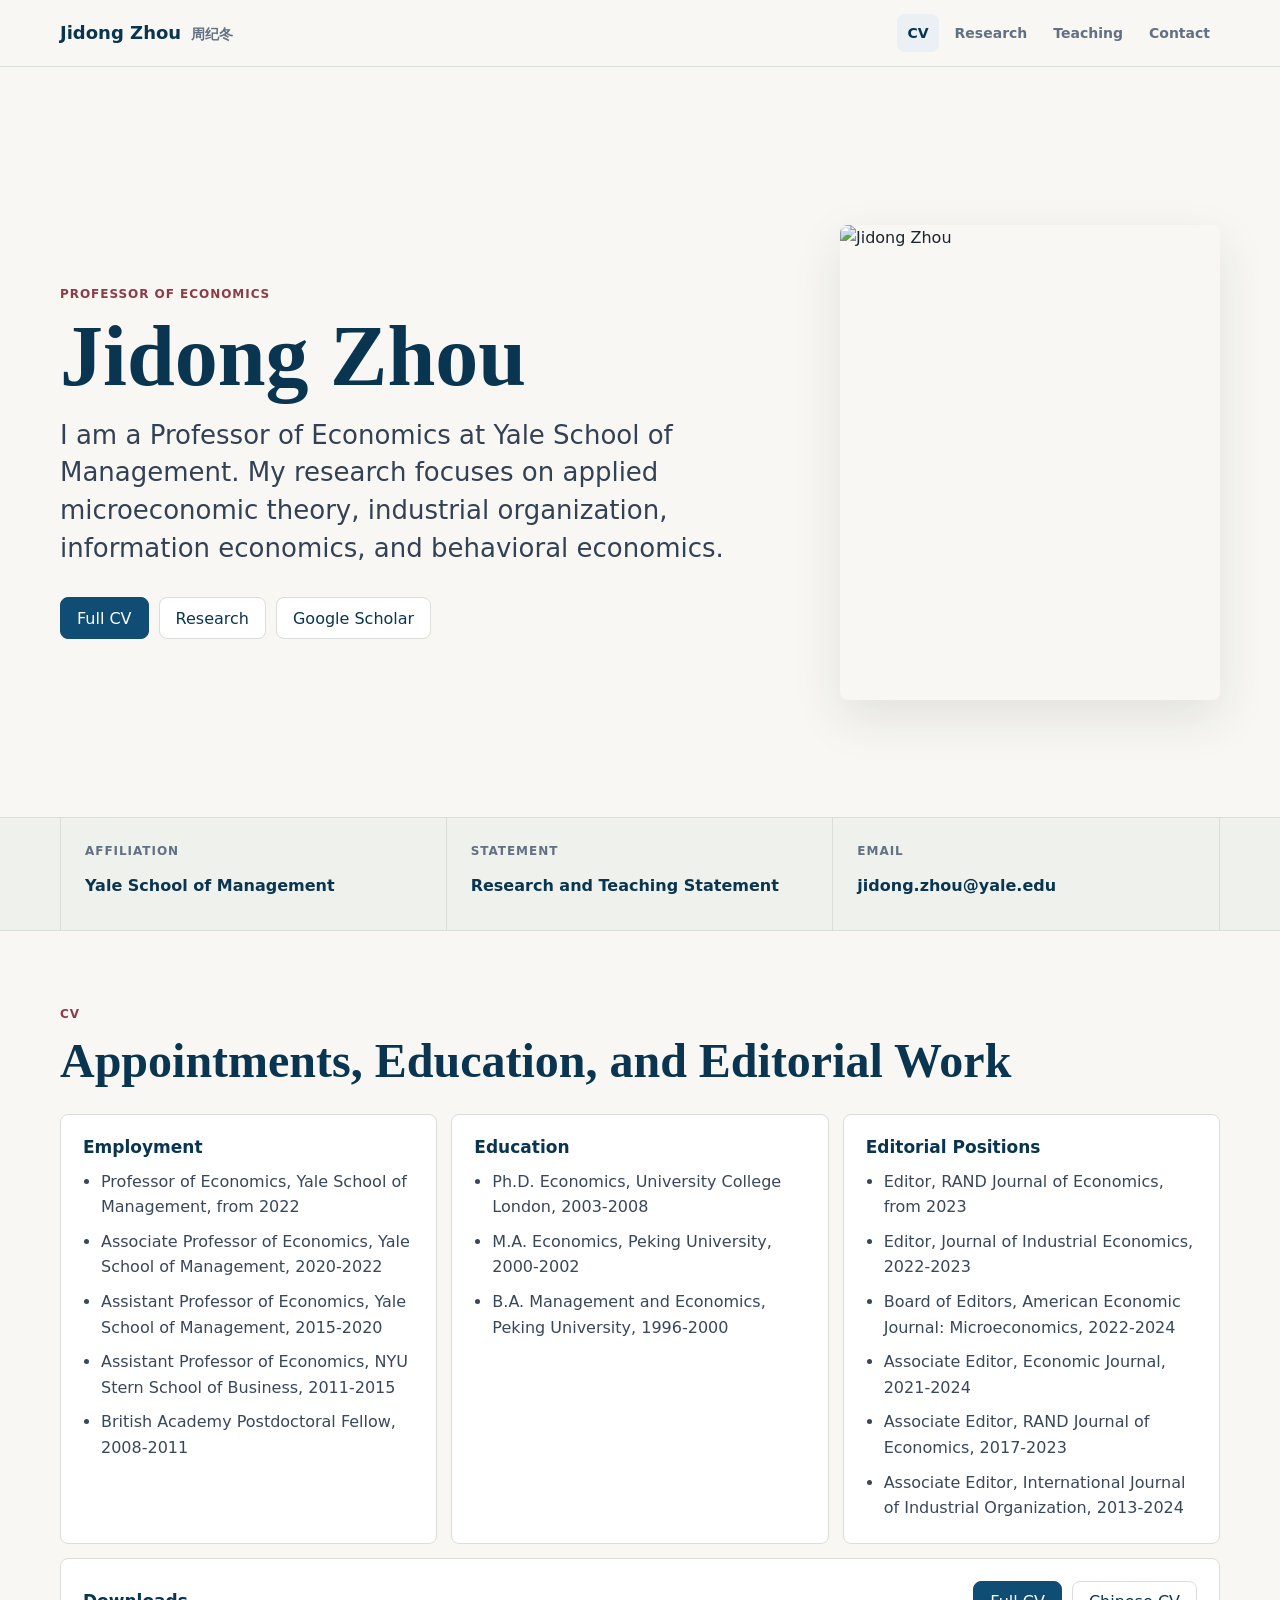
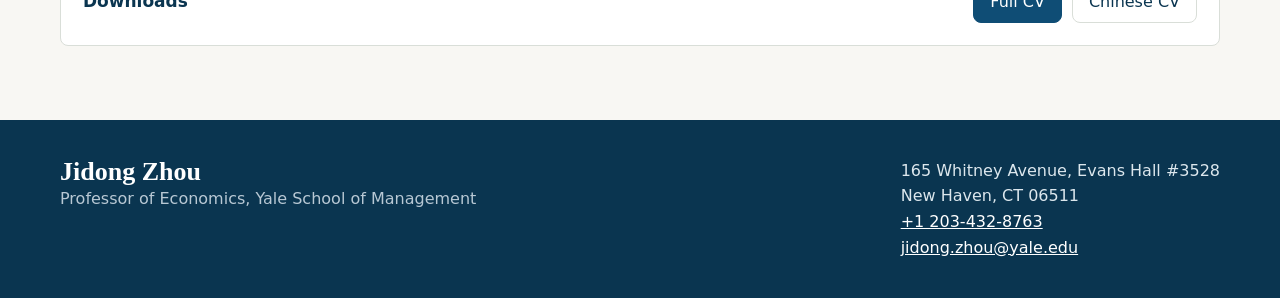
==== index.html @ b5fe0207 "Add files via upload" ====
<!doctype html>
<html lang="en">
  <head>
    <meta charset="utf-8" />
    <meta name="viewport" content="width=device-width, initial-scale=1" />
    <meta
      name="description"
      content="Jidong Zhou, Professor of Economics at Yale School of Management. Research in applied microeconomic theory, industrial organization, information economics, and behavioral economics."
    />
    <title>CV | Jidong Zhou</title>
    <link rel="stylesheet" href="styles.css" />
  </head>
  <body data-page="cv">
    <header class="site-header">
      <a class="site-title" href="index.html" aria-label="Jidong Zhou CV">
        <span>Jidong Zhou</span>
        <span>周纪冬</span>
      </a>
      <button class="nav-toggle" type="button" aria-label="Open navigation" aria-expanded="false" aria-controls="site-nav">
        <span></span>
        <span></span>
        <span></span>
      </button>
      <nav id="site-nav" class="site-nav" aria-label="Main navigation">
        <a href="index.html" data-page="cv">CV</a>
        <a href="research.html" data-page="research">Research</a>
        <a href="teaching.html" data-page="teaching">Teaching</a>
        <a href="#contact">Contact</a>
      </nav>
    </header>

    <main>
      <section class="intro section-wrap">
        <div class="intro-copy">
          <p class="eyebrow">Professor of Economics</p>
          <h1>Jidong Zhou</h1>
          <p class="intro-lede">
            I am a Professor of Economics at Yale School of Management. My research focuses on applied microeconomic theory, industrial organization, information economics, and behavioral economics.
          </p>
          <div class="intro-actions">
            <a class="button primary" href="https://drive.google.com/file/d/1NAV-IcpganPE3tilhhXrdsFZWTrWR2mY/view?usp=sharing" target="_blank" rel="noreferrer">Full CV</a>
            <a class="button" href="research.html">Research</a>
            <a class="button" href="http://scholar.google.com/citations?user=oXn7rcEAAAAJ&amp;hl=en" target="_blank" rel="noreferrer">Google Scholar</a>
          </div>
        </div>
        <figure class="portrait-block">
          <img src="assets/jidong-zhou.png" alt="Jidong Zhou" />
        </figure>
      </section>

      <section class="quick-links">
        <div class="section-wrap quick-grid">
          <a href="http://som.yale.edu/" target="_blank" rel="noreferrer">
            <span>Affiliation</span>
            Yale School of Management
          </a>
          <a href="https://drive.google.com/file/d/1_MsRhQV3IfAsZUiQ2mbil6bs-32qpTYz/view?usp=sharing" target="_blank" rel="noreferrer">
            <span>Statement</span>
            Research and Teaching Statement
          </a>
          <a href="mailto:jidong.zhou@yale.edu">
            <span>Email</span>
            jidong.zhou@yale.edu
          </a>
        </div>
      </section>

      <section class="section-wrap cv-section" aria-labelledby="cv-title">
        <div class="section-heading">
          <p class="eyebrow">CV</p>
          <h2 id="cv-title">Appointments, Education, and Editorial Work</h2>
        </div>
        <div class="cv-grid">
          <section>
            <h3>Employment</h3>
            <ul>
              <li>Professor of Economics, Yale School of Management, from 2022</li>
              <li>Associate Professor of Economics, Yale School of Management, 2020-2022</li>
              <li>Assistant Professor of Economics, Yale School of Management, 2015-2020</li>
              <li>Assistant Professor of Economics, NYU Stern School of Business, 2011-2015</li>
              <li>British Academy Postdoctoral Fellow, 2008-2011</li>
            </ul>
          </section>
          <section>
            <h3>Education</h3>
            <ul>
              <li>Ph.D. Economics, University College London, 2003-2008</li>
              <li>M.A. Economics, Peking University, 2000-2002</li>
              <li>B.A. Management and Economics, Peking University, 1996-2000</li>
            </ul>
          </section>
          <section>
            <h3>Editorial Positions</h3>
            <ul>
              <li>Editor, RAND Journal of Economics, from 2023</li>
              <li>Editor, Journal of Industrial Economics, 2022-2023</li>
              <li>Board of Editors, American Economic Journal: Microeconomics, 2022-2024</li>
              <li>Associate Editor, Economic Journal, 2021-2024</li>
              <li>Associate Editor, RAND Journal of Economics, 2017-2023</li>
              <li>Associate Editor, International Journal of Industrial Organization, 2013-2024</li>
            </ul>
          </section>
          <aside class="cv-download">
            <h3>Downloads</h3>
            <a class="button primary" href="https://drive.google.com/file/d/1NAV-IcpganPE3tilhhXrdsFZWTrWR2mY/view?usp=sharing" target="_blank" rel="noreferrer">Full CV</a>
            <a class="button" href="https://drive.google.com/file/d/1QHR6ZOoLEqy23mCEOTTazOFGDCbtmv1Q/view?usp=sharing" target="_blank" rel="noreferrer">Chinese CV</a>
          </aside>
        </div>
      </section>
    </main>

    <footer id="contact" class="site-footer">
      <div class="section-wrap footer-grid">
        <div>
          <h2>Jidong Zhou</h2>
          <p>Professor of Economics, Yale School of Management</p>
        </div>
        <address>
          165 Whitney Avenue, Evans Hall #3528<br />
          New Haven, CT 06511<br />
          <a href="tel:+12034328763">+1 203-432-8763</a><br />
          <a href="mailto:jidong.zhou@yale.edu">jidong.zhou@yale.edu</a>
        </address>
      </div>
    </footer>

    <script src="app.js"></script>
  </body>
</html>
---- styles.css ----
:root {
  color-scheme: light;
  --bg: #f8f7f3;
  --paper: #ffffff;
  --ink: #1c2430;
  --muted: #627083;
  --line: #d9ded8;
  --blue: #0f4d75;
  --blue-dark: #0a3550;
  --green: #426a5a;
  --red: #8e3b46;
  --gold: #aa7a28;
  --shadow: 0 18px 50px rgba(28, 36, 48, 0.1);
  --max: 1160px;
}

* {
  box-sizing: border-box;
}

html {
  scroll-behavior: smooth;
}

body {
  margin: 0;
  background: var(--bg);
  color: var(--ink);
  font-family:
    Inter, ui-sans-serif, system-ui, -apple-system, BlinkMacSystemFont, "Segoe UI",
    sans-serif;
  line-height: 1.6;
}

img {
  display: block;
  max-width: 100%;
}

a {
  color: inherit;
}

button,
a.button {
  font: inherit;
}

.section-wrap {
  width: min(var(--max), calc(100% - 40px));
  margin: 0 auto;
}

.site-header {
  position: sticky;
  top: 0;
  z-index: 10;
  display: flex;
  align-items: center;
  justify-content: space-between;
  gap: 24px;
  padding: 14px max(20px, calc((100vw - var(--max)) / 2));
  border-bottom: 1px solid rgba(217, 222, 216, 0.9);
  background: rgba(248, 247, 243, 0.92);
  backdrop-filter: blur(18px);
}

.site-title {
  display: inline-flex;
  align-items: baseline;
  gap: 10px;
  color: var(--blue-dark);
  font-weight: 800;
  text-decoration: none;
}

.site-title span:first-child {
  font-size: 18px;
}

.site-title span:last-child {
  color: var(--muted);
  font-size: 14px;
}

.site-nav {
  display: flex;
  align-items: center;
  gap: 6px;
}

.site-nav a {
  border-radius: 8px;
  color: var(--muted);
  font-size: 14px;
  font-weight: 750;
  padding: 8px 10px;
  text-decoration: none;
}

.site-nav a:hover,
.site-nav a.active {
  background: #eaf0f3;
  color: var(--blue-dark);
}

.nav-toggle {
  display: none;
  border: 1px solid var(--line);
  border-radius: 8px;
  background: var(--paper);
  min-height: 40px;
  width: 44px;
  padding: 8px;
}

.nav-toggle span {
  display: block;
  height: 2px;
  margin: 5px 0;
  background: var(--blue-dark);
}

.intro {
  display: grid;
  grid-template-columns: minmax(0, 1fr) minmax(260px, 380px);
  align-items: center;
  gap: clamp(32px, 6vw, 72px);
  min-height: calc(100vh - 150px);
  padding: clamp(48px, 8vw, 92px) 0 52px;
}

.page-hero {
  padding: clamp(54px, 8vw, 86px) 0 34px;
}

.page-hero h1 {
  max-width: 900px;
}

.page-hero p:not(.eyebrow) {
  max-width: 740px;
  color: #334154;
  font-size: 20px;
}

.eyebrow {
  margin: 0 0 10px;
  color: var(--red);
  font-size: 12px;
  font-weight: 850;
  letter-spacing: 0.08em;
  text-transform: uppercase;
}

h1,
h2,
h3,
p {
  margin-top: 0;
}

h1 {
  margin-bottom: 18px;
  color: var(--blue-dark);
  font-family: Georgia, "Times New Roman", serif;
  font-size: clamp(48px, 8vw, 86px);
  font-weight: 700;
  line-height: 0.98;
}

h2 {
  margin-bottom: 0;
  color: var(--blue-dark);
  font-family: Georgia, "Times New Roman", serif;
  font-size: clamp(30px, 4vw, 48px);
  line-height: 1.08;
}

h3 {
  margin-bottom: 10px;
  color: var(--blue-dark);
  font-size: 17px;
  line-height: 1.25;
}

.intro-lede {
  max-width: 780px;
  color: #334154;
  font-size: clamp(19px, 2.2vw, 26px);
  line-height: 1.45;
}

.intro-actions {
  display: flex;
  flex-wrap: wrap;
  gap: 10px;
  margin-top: 30px;
}

.button {
  display: inline-flex;
  align-items: center;
  justify-content: center;
  min-height: 42px;
  border: 1px solid var(--line);
  border-radius: 8px;
  background: var(--paper);
  color: var(--blue-dark);
  font-size: 14px;
  font-weight: 800;
  padding: 0 16px;
  text-decoration: none;
}

.button:hover {
  border-color: #b7c5ce;
  background: #eef4f6;
}

.button.primary {
  border-color: var(--blue);
  background: var(--blue);
  color: #ffffff;
}

.button.primary:hover {
  background: var(--blue-dark);
}

.portrait-block {
  margin: 0;
}

.portrait-block img {
  aspect-ratio: 4 / 5;
  width: 100%;
  border-radius: 8px;
  box-shadow: var(--shadow);
  object-fit: cover;
  object-position: center top;
}

.quick-links {
  border-block: 1px solid var(--line);
  background: #eef1ec;
}

.quick-grid {
  display: grid;
  grid-template-columns: repeat(3, minmax(0, 1fr));
}

.quick-grid a {
  display: grid;
  gap: 4px;
  min-height: 112px;
  padding: 24px;
  border-right: 1px solid var(--line);
  color: var(--blue-dark);
  font-weight: 800;
  text-decoration: none;
}

.quick-grid a:first-child {
  border-left: 1px solid var(--line);
}

.quick-grid a span {
  color: var(--muted);
  font-size: 12px;
  font-weight: 850;
  letter-spacing: 0.08em;
  text-transform: uppercase;
}

.section-heading {
  margin-bottom: 28px;
}

.split-heading {
  display: flex;
  align-items: end;
  justify-content: space-between;
  gap: 20px;
}

.insights-section,
.research-section,
.cv-section {
  padding: 74px 0;
}

.insight-list,
.teaching-list {
  display: grid;
  grid-template-columns: repeat(3, minmax(0, 1fr));
  gap: 14px;
}

.insight-card,
.teaching-card,
.paper-card,
.cv-grid section,
.cv-download {
  border: 1px solid var(--line);
  border-radius: 8px;
  background: var(--paper);
}

.insight-card,
.teaching-card {
  display: grid;
  min-height: 164px;
  padding: 22px;
  text-decoration: none;
}

.insight-card span,
.paper-meta,
.teaching-card span {
  color: var(--muted);
  font-size: 13px;
  font-weight: 750;
}

.insight-card strong,
.teaching-card strong {
  align-self: end;
  color: var(--blue-dark);
  font-size: 18px;
  line-height: 1.3;
}

.research-section {
  border-top: 1px solid var(--line);
}

.filter-tabs {
  display: inline-flex;
  gap: 4px;
  border: 1px solid var(--line);
  border-radius: 8px;
  background: var(--paper);
  padding: 4px;
}

.filter-tabs button {
  border: 0;
  border-radius: 6px;
  background: transparent;
  color: var(--muted);
  cursor: pointer;
  font-size: 13px;
  font-weight: 800;
  min-height: 34px;
  padding: 0 10px;
}

.filter-tabs button.active {
  background: var(--blue);
  color: #ffffff;
}

.research-list {
  display: grid;
  gap: 12px;
}

.paper-card {
  display: grid;
  grid-template-columns: minmax(0, 1fr) auto;
  gap: 18px;
  padding: 20px 22px;
}

.paper-title {
  color: var(--blue-dark);
  font-size: 18px;
  font-weight: 850;
  line-height: 1.28;
}

.paper-title a {
  text-decoration-color: rgba(15, 77, 117, 0.35);
  text-underline-offset: 3px;
}

.paper-details {
  margin: 7px 0 0;
  color: #3d4b5e;
}

.paper-links {
  display: flex;
  align-items: start;
  justify-content: flex-end;
  flex-wrap: wrap;
  gap: 8px;
  min-width: 180px;
}

.paper-links a {
  border: 1px solid var(--line);
  border-radius: 999px;
  color: var(--blue-dark);
  font-size: 12px;
  font-weight: 800;
  padding: 4px 9px;
  text-decoration: none;
}

.paper-card[data-kind="working"] {
  border-left: 4px solid var(--green);
}

.paper-card[data-kind="published"] {
  border-left: 4px solid var(--blue);
}

.teaching-section {
  padding: 74px 0;
  border-block: 1px solid var(--line);
  background: #eef1ec;
}

.teaching-card {
  min-height: 190px;
}

.teaching-links {
  display: flex;
  flex-wrap: wrap;
  gap: 8px;
  margin-top: 18px;
}

.teaching-links a {
  border-bottom: 1px solid rgba(15, 77, 117, 0.35);
  color: var(--blue-dark);
  font-size: 13px;
  font-weight: 800;
  text-decoration: none;
}

.cv-grid {
  display: grid;
  grid-template-columns: repeat(3, minmax(0, 1fr));
  gap: 14px;
}

.cv-grid section,
.cv-download {
  padding: 22px;
}

.cv-grid ul {
  display: grid;
  gap: 9px;
  margin: 0;
  padding-left: 18px;
  color: #39475a;
}

.cv-download {
  display: flex;
  grid-column: span 3;
  align-items: center;
  gap: 10px;
}

.cv-download h3 {
  margin: 0 auto 0 0;
}

.site-footer {
  padding: 38px 0;
  background: var(--blue-dark);
  color: #e8eef2;
}

.footer-grid {
  display: grid;
  grid-template-columns: minmax(0, 1fr) auto;
  gap: 24px;
}

.site-footer h2 {
  color: #ffffff;
  font-size: 26px;
}

.site-footer p {
  margin-bottom: 0;
  color: #b8c8d4;
}

.site-footer address {
  color: #dce7ed;
  font-style: normal;
}

.site-footer a {
  color: #ffffff;
}

@media (max-width: 920px) {
  .intro,
  .quick-grid,
  .insight-list,
  .teaching-list,
  .cv-grid,
  .footer-grid {
    grid-template-columns: 1fr;
  }

  .intro {
    min-height: 0;
  }

  .portrait-block {
    max-width: 420px;
  }

  .quick-grid a,
  .quick-grid a:first-child {
    border-inline: 1px solid var(--line);
    border-bottom: 1px solid var(--line);
  }

  .paper-card {
    grid-template-columns: 1fr;
  }

  .paper-links {
    justify-content: flex-start;
    min-width: 0;
  }

  .cv-download {
    grid-column: auto;
    align-items: stretch;
    flex-direction: column;
  }
}

@media (max-width: 700px) {
  .site-header {
    align-items: start;
  }

  .nav-toggle {
    display: block;
  }

  .site-nav {
    position: absolute;
    top: 68px;
    right: 20px;
    left: 20px;
    display: none;
    border: 1px solid var(--line);
    border-radius: 8px;
    background: var(--paper);
    box-shadow: var(--shadow);
    padding: 8px;
  }

  .site-nav.open {
    display: grid;
  }

  .site-nav a {
    padding: 11px 12px;
  }

  .section-wrap {
    width: min(var(--max), calc(100% - 28px));
  }

  .intro {
    gap: 28px;
    padding-top: 38px;
  }

  .portrait-block {
    max-width: 260px;
  }

  .portrait-block img {
    aspect-ratio: 1 / 1;
  }

  .split-heading {
    align-items: stretch;
    flex-direction: column;
  }

  .filter-tabs {
    overflow-x: auto;
  }

  .insights-section,
  .research-section,
  .teaching-section,
  .cv-section {
    padding: 52px 0;
  }
}
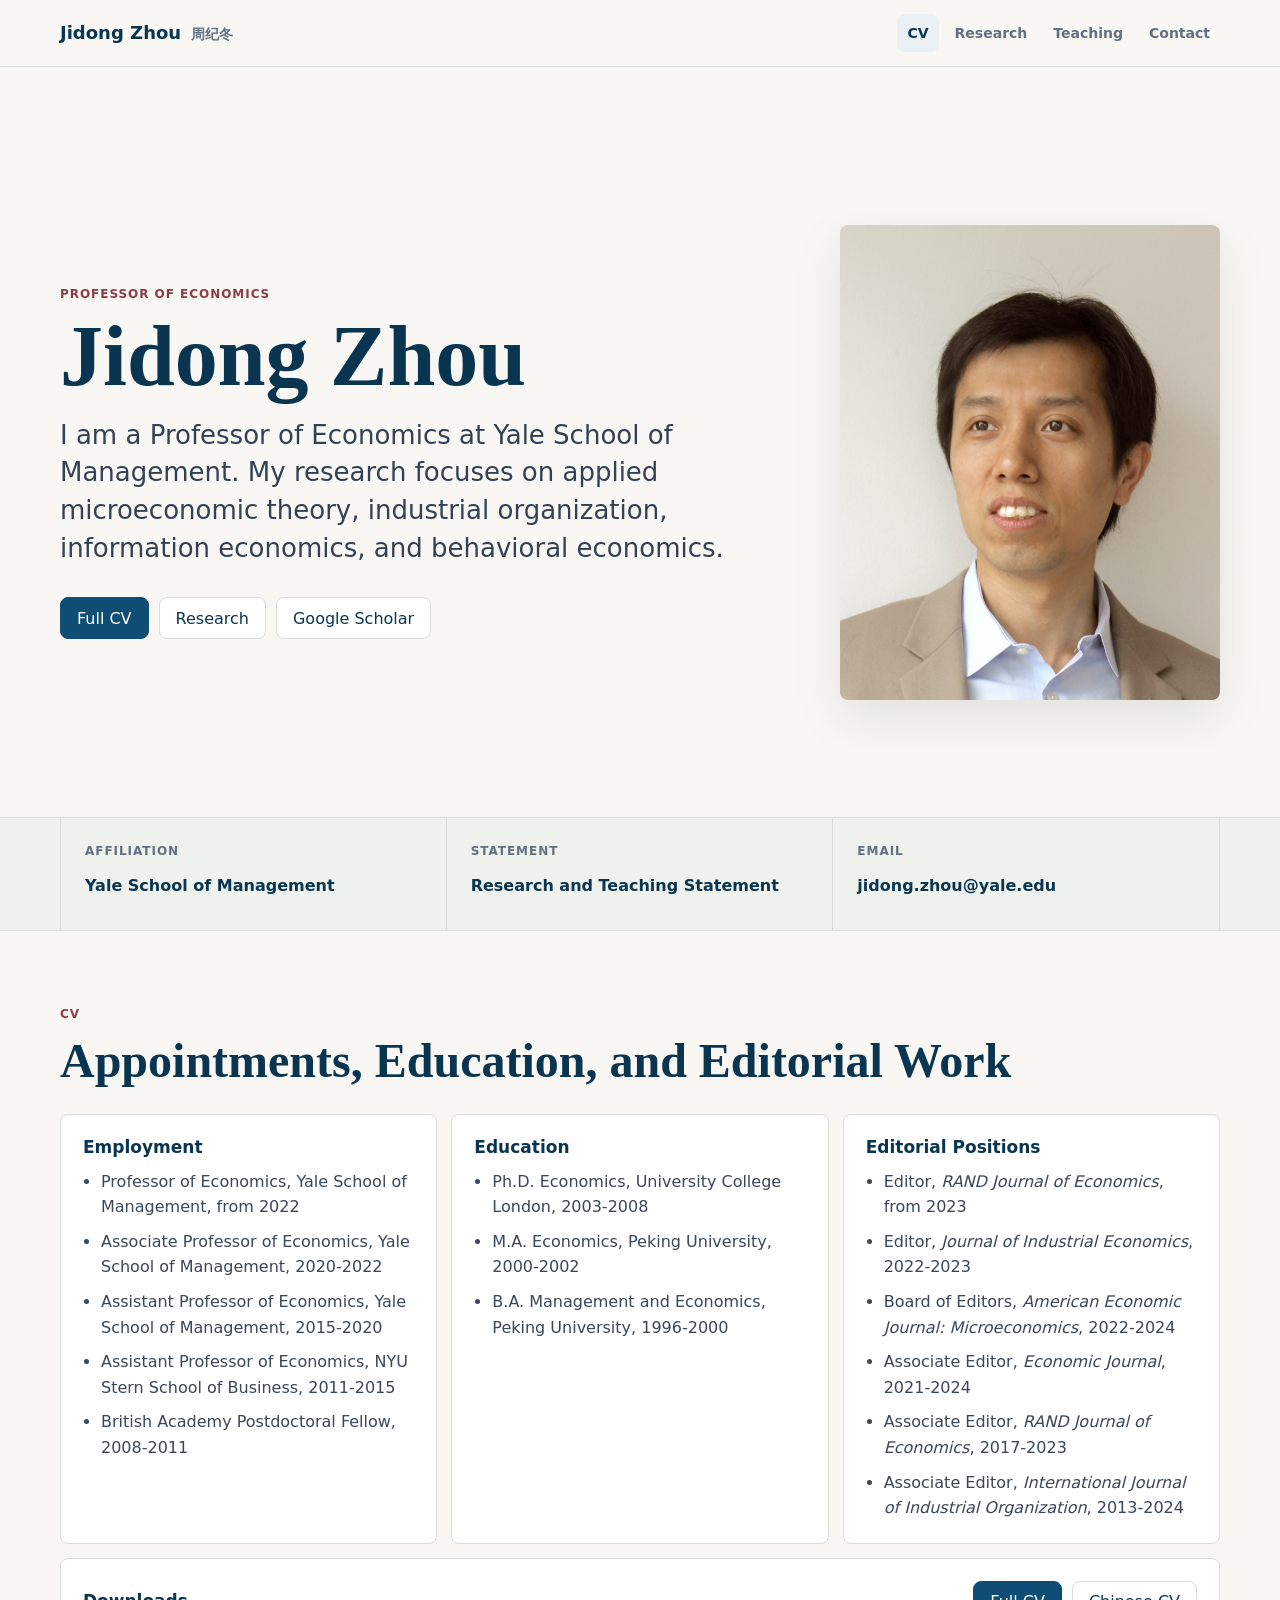
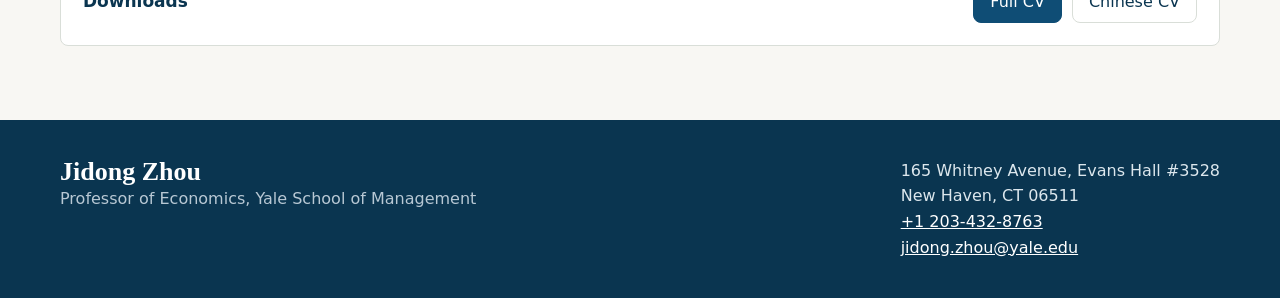
==== commit 00e1c8a7: "Add files via upload" ====
--- a/index.html
+++ b/index.html
@@ -92,12 +92,12 @@
           <section>
             <h3>Editorial Positions</h3>
             <ul>
-              <li>Editor, RAND Journal of Economics, from 2023</li>
-              <li>Editor, Journal of Industrial Economics, 2022-2023</li>
-              <li>Board of Editors, American Economic Journal: Microeconomics, 2022-2024</li>
-              <li>Associate Editor, Economic Journal, 2021-2024</li>
-              <li>Associate Editor, RAND Journal of Economics, 2017-2023</li>
-              <li>Associate Editor, International Journal of Industrial Organization, 2013-2024</li>
+              <li>Editor, <em>RAND Journal of Economics</em>, from 2023</li>
+              <li>Editor, <em>Journal of Industrial Economics</em>, 2022-2023</li>
+              <li>Board of Editors, <em>American Economic Journal: Microeconomics</em>, 2022-2024</li>
+              <li>Associate Editor, <em>Economic Journal</em>, 2021-2024</li>
+              <li>Associate Editor, <em>RAND Journal of Economics</em>, 2017-2023</li>
+              <li>Associate Editor, <em>International Journal of Industrial Organization</em>, 2013-2024</li>
             </ul>
           </section>
           <aside class="cv-download">
--- a/styles.css
+++ b/styles.css
@@ -391,6 +391,10 @@
   color: #3d4b5e;
 }
 
+.journal-name {
+  font-style: italic;
+}
+
 .paper-links {
   display: flex;
   align-items: start;
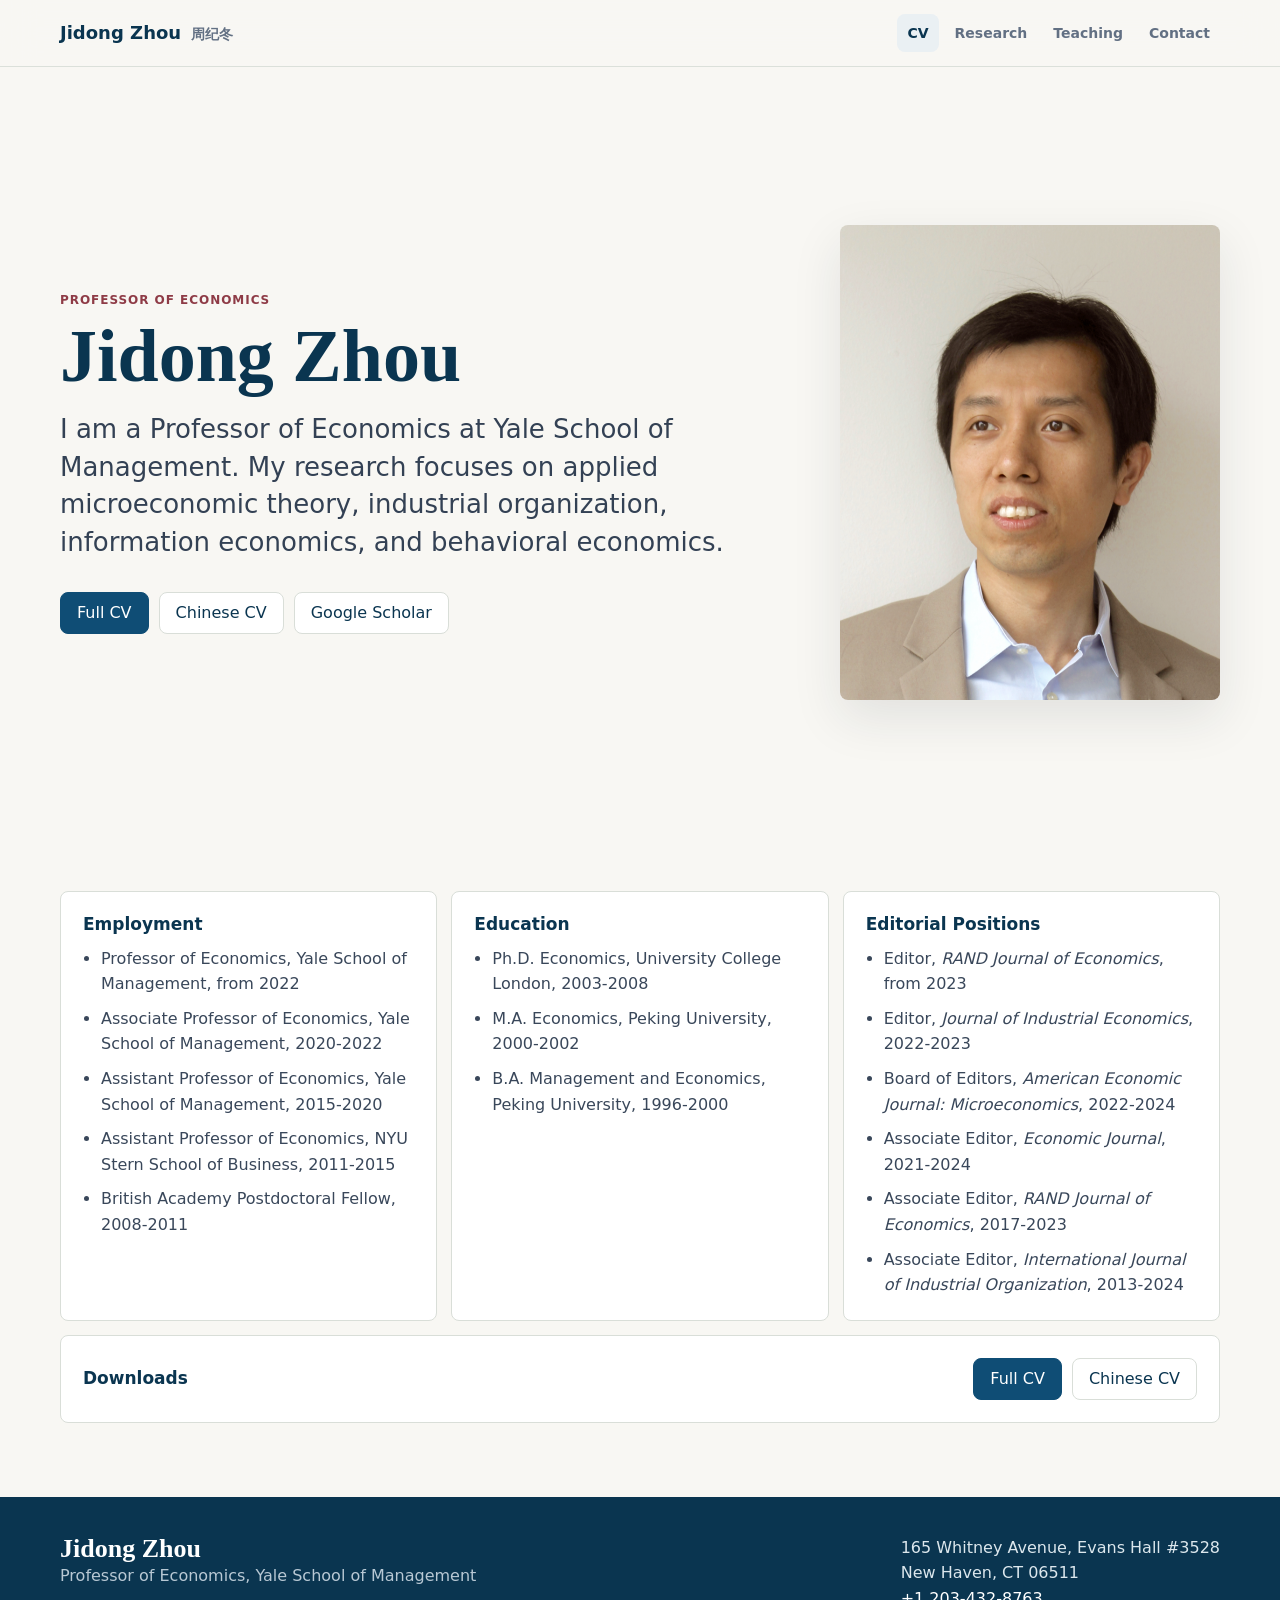
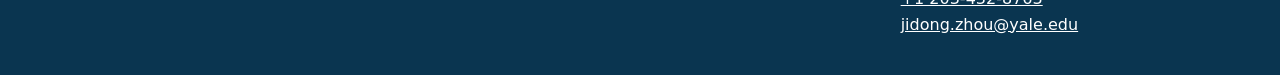
==== commit 44ed9e60: "Add files via upload" ====
--- a/index.html
+++ b/index.html
@@ -39,7 +39,7 @@
           </p>
           <div class="intro-actions">
             <a class="button primary" href="https://drive.google.com/file/d/1NAV-IcpganPE3tilhhXrdsFZWTrWR2mY/view?usp=sharing" target="_blank" rel="noreferrer">Full CV</a>
-            <a class="button" href="research.html">Research</a>
+            <a class="button" href="https://drive.google.com/file/d/1QHR6ZOoLEqy23mCEOTTazOFGDCbtmv1Q/view?usp=sharing" target="_blank" rel="noreferrer">Chinese CV</a>
             <a class="button" href="http://scholar.google.com/citations?user=oXn7rcEAAAAJ&amp;hl=en" target="_blank" rel="noreferrer">Google Scholar</a>
           </div>
         </div>
@@ -48,28 +48,7 @@
         </figure>
       </section>
 
-      <section class="quick-links">
-        <div class="section-wrap quick-grid">
-          <a href="http://som.yale.edu/" target="_blank" rel="noreferrer">
-            <span>Affiliation</span>
-            Yale School of Management
-          </a>
-          <a href="https://drive.google.com/file/d/1_MsRhQV3IfAsZUiQ2mbil6bs-32qpTYz/view?usp=sharing" target="_blank" rel="noreferrer">
-            <span>Statement</span>
-            Research and Teaching Statement
-          </a>
-          <a href="mailto:jidong.zhou@yale.edu">
-            <span>Email</span>
-            jidong.zhou@yale.edu
-          </a>
-        </div>
-      </section>
-
-      <section class="section-wrap cv-section" aria-labelledby="cv-title">
-        <div class="section-heading">
-          <p class="eyebrow">CV</p>
-          <h2 id="cv-title">Appointments, Education, and Editorial Work</h2>
-        </div>
+      <section class="section-wrap cv-section" aria-label="Curriculum vitae">
         <div class="cv-grid">
           <section>
             <h3>Employment</h3>
--- a/styles.css
+++ b/styles.css
@@ -169,6 +169,10 @@
   line-height: 0.98;
 }
 
+body[data-page="cv"] .intro h1 {
+  font-size: clamp(42px, 6.8vw, 74px);
+}
+
 h2 {
   margin-bottom: 0;
   color: var(--blue-dark);
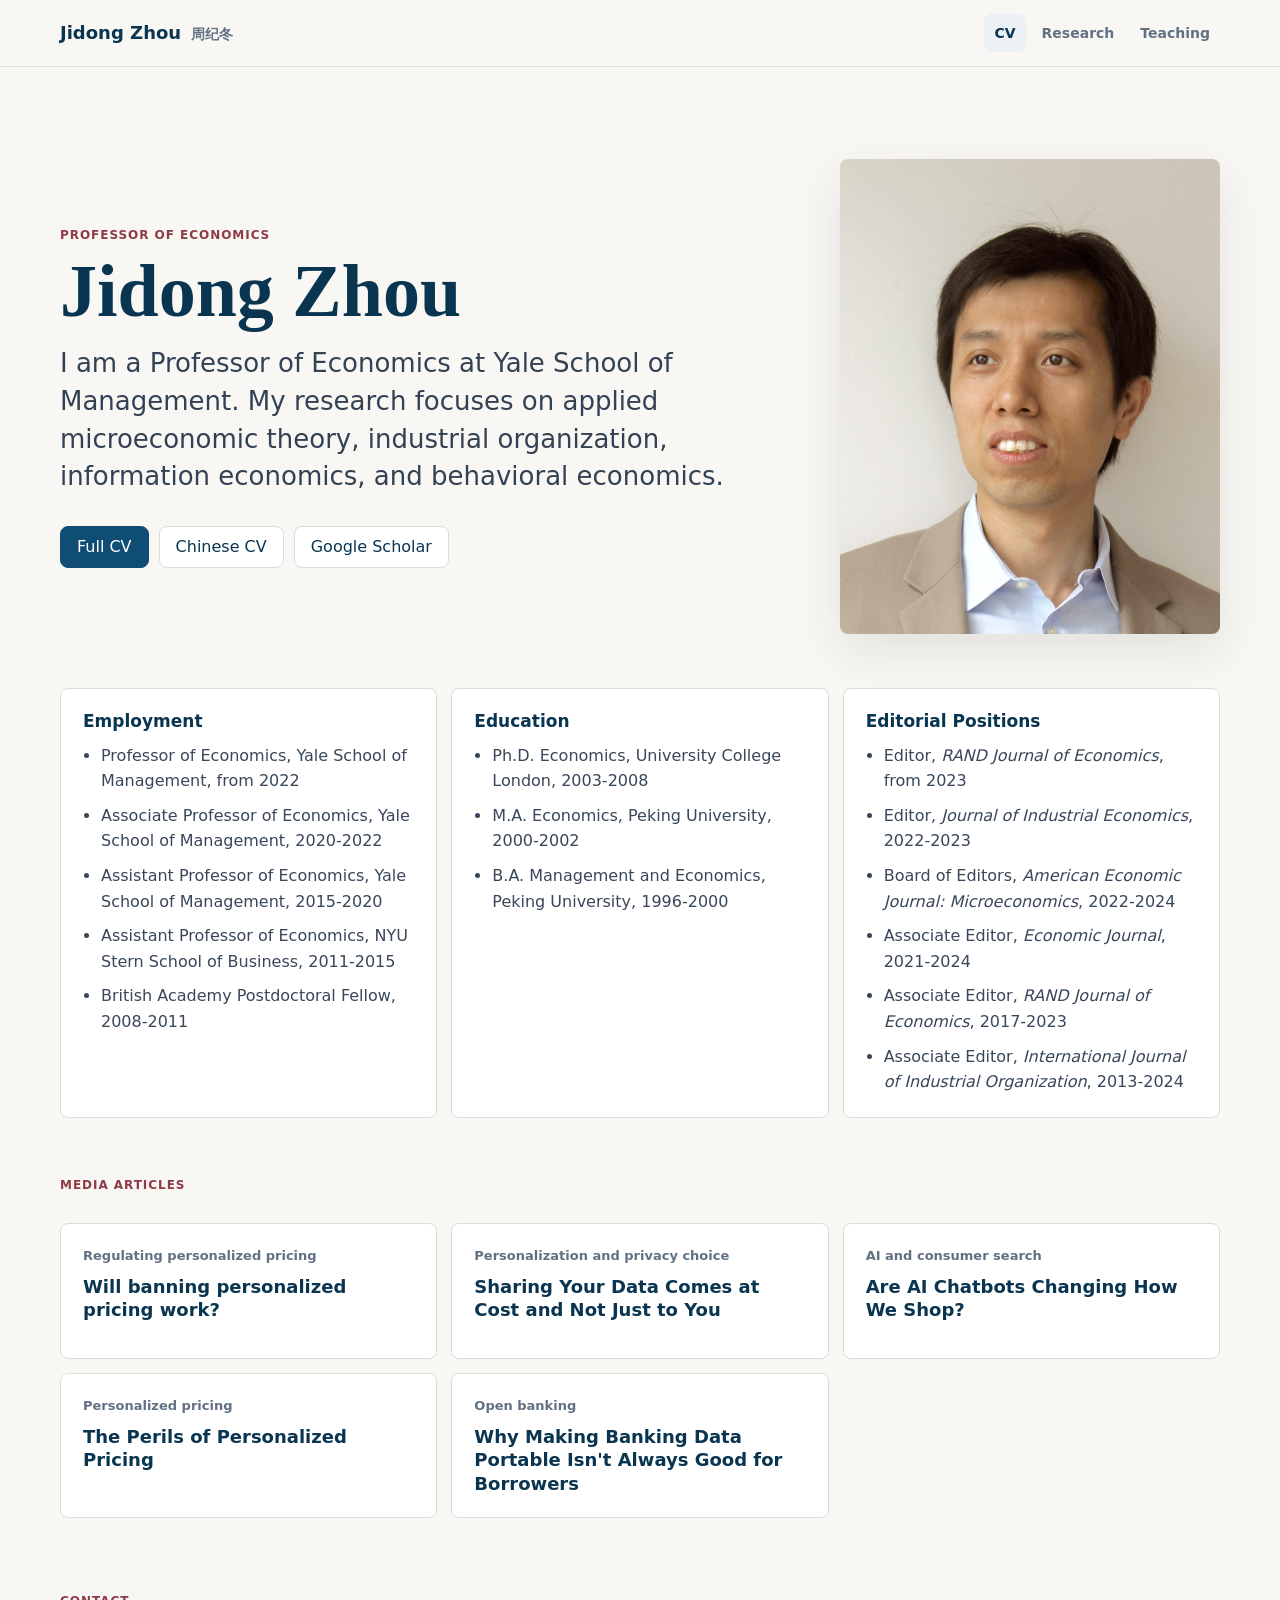
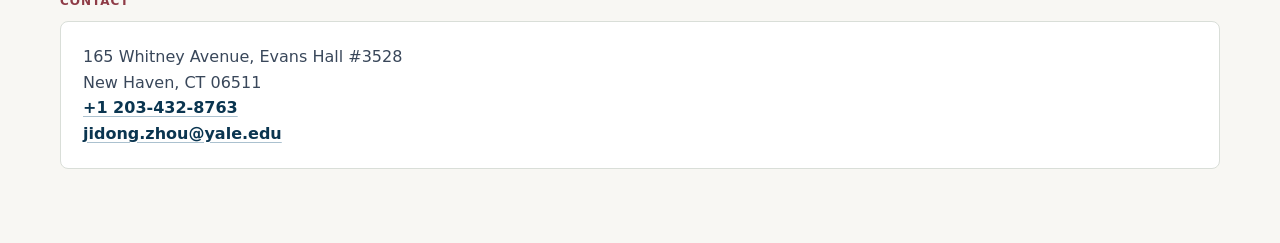
==== commit 8ebfbafa: "Add files via upload" ====
--- a/index.html
+++ b/index.html
@@ -25,7 +25,6 @@
         <a href="index.html" data-page="cv">CV</a>
         <a href="research.html" data-page="research">Research</a>
         <a href="teaching.html" data-page="teaching">Teaching</a>
-        <a href="#contact">Contact</a>
       </nav>
     </header>
 
@@ -79,30 +78,29 @@
               <li>Associate Editor, <em>International Journal of Industrial Organization</em>, 2013-2024</li>
             </ul>
           </section>
-          <aside class="cv-download">
-            <h3>Downloads</h3>
-            <a class="button primary" href="https://drive.google.com/file/d/1NAV-IcpganPE3tilhhXrdsFZWTrWR2mY/view?usp=sharing" target="_blank" rel="noreferrer">Full CV</a>
-            <a class="button" href="https://drive.google.com/file/d/1QHR6ZOoLEqy23mCEOTTazOFGDCbtmv1Q/view?usp=sharing" target="_blank" rel="noreferrer">Chinese CV</a>
-          </aside>
+        </div>
+      </section>
+
+      <section class="section-wrap insights-section" aria-label="Media articles">
+        <div class="section-heading">
+          <p class="eyebrow">Media Articles</p>
+        </div>
+        <div id="insights-list" class="insight-list"></div>
+      </section>
+
+      <section class="section-wrap contact-section" aria-label="Contact information">
+        <p class="eyebrow">Contact</p>
+        <div class="contact-card">
+          <address>
+            165 Whitney Avenue, Evans Hall #3528<br />
+            New Haven, CT 06511<br />
+            <a href="tel:+12034328763">+1 203-432-8763</a><br />
+            <a href="mailto:jidong.zhou@yale.edu">jidong.zhou@yale.edu</a>
+          </address>
         </div>
       </section>
     </main>
 
-    <footer id="contact" class="site-footer">
-      <div class="section-wrap footer-grid">
-        <div>
-          <h2>Jidong Zhou</h2>
-          <p>Professor of Economics, Yale School of Management</p>
-        </div>
-        <address>
-          165 Whitney Avenue, Evans Hall #3528<br />
-          New Haven, CT 06511<br />
-          <a href="tel:+12034328763">+1 203-432-8763</a><br />
-          <a href="mailto:jidong.zhou@yale.edu">jidong.zhou@yale.edu</a>
-        </address>
-      </div>
-    </footer>
-
     <script src="app.js"></script>
   </body>
 </html>
--- a/styles.css
+++ b/styles.css
@@ -130,20 +130,6 @@
   padding: clamp(48px, 8vw, 92px) 0 52px;
 }
 
-.page-hero {
-  padding: clamp(54px, 8vw, 86px) 0 34px;
-}
-
-.page-hero h1 {
-  max-width: 900px;
-}
-
-.page-hero p:not(.eyebrow) {
-  max-width: 740px;
-  color: #334154;
-  font-size: 20px;
-}
-
 .eyebrow {
   margin: 0 0 10px;
   color: var(--red);
@@ -171,6 +157,20 @@
 
 body[data-page="cv"] .intro h1 {
   font-size: clamp(42px, 6.8vw, 74px);
+}
+
+body[data-page="cv"] .intro {
+  min-height: 0;
+  padding-bottom: 26px;
+}
+
+body[data-page="cv"] .cv-section {
+  padding-top: 28px;
+  padding-bottom: 34px;
+}
+
+body[data-page="cv"] .insights-section {
+  padding-top: 24px;
 }
 
 h2 {
@@ -320,8 +320,13 @@
   text-decoration: none;
 }
 
+.insight-card {
+  align-content: start;
+  gap: 8px;
+  min-height: 136px;
+}
+
 .insight-card span,
-.paper-meta,
 .teaching-card span {
   color: var(--muted);
   font-size: 13px;
@@ -330,45 +335,31 @@
 
 .insight-card strong,
 .teaching-card strong {
-  align-self: end;
   color: var(--blue-dark);
   font-size: 18px;
   line-height: 1.3;
 }
 
+.teaching-card strong {
+  align-self: end;
+}
+
 .research-section {
   border-top: 1px solid var(--line);
 }
 
-.filter-tabs {
-  display: inline-flex;
-  gap: 4px;
-  border: 1px solid var(--line);
-  border-radius: 8px;
-  background: var(--paper);
-  padding: 4px;
-}
-
-.filter-tabs button {
-  border: 0;
-  border-radius: 6px;
-  background: transparent;
-  color: var(--muted);
-  cursor: pointer;
-  font-size: 13px;
-  font-weight: 800;
-  min-height: 34px;
-  padding: 0 10px;
-}
-
-.filter-tabs button.active {
-  background: var(--blue);
-  color: #ffffff;
-}
-
 .research-list {
   display: grid;
   gap: 12px;
+}
+
+.research-block + .research-block {
+  margin-top: 44px;
+}
+
+.research-block h3 {
+  margin-bottom: 14px;
+  font-size: 22px;
 }
 
 .paper-card {
@@ -468,6 +459,29 @@
   margin: 0;
   padding-left: 18px;
   color: #39475a;
+}
+
+.contact-section {
+  padding-bottom: 74px;
+}
+
+.contact-card {
+  border: 1px solid var(--line);
+  border-radius: 8px;
+  background: var(--paper);
+  padding: 22px;
+}
+
+.contact-card address {
+  color: #39475a;
+  font-style: normal;
+}
+
+.contact-card a {
+  color: var(--blue-dark);
+  font-weight: 800;
+  text-decoration-color: rgba(15, 77, 117, 0.35);
+  text-underline-offset: 3px;
 }
 
 .cv-download {
@@ -550,6 +564,7 @@
     align-items: stretch;
     flex-direction: column;
   }
+
 }
 
 @media (max-width: 700px) {
@@ -604,10 +619,6 @@
     flex-direction: column;
   }
 
-  .filter-tabs {
-    overflow-x: auto;
-  }
-
   .insights-section,
   .research-section,
   .teaching-section,
